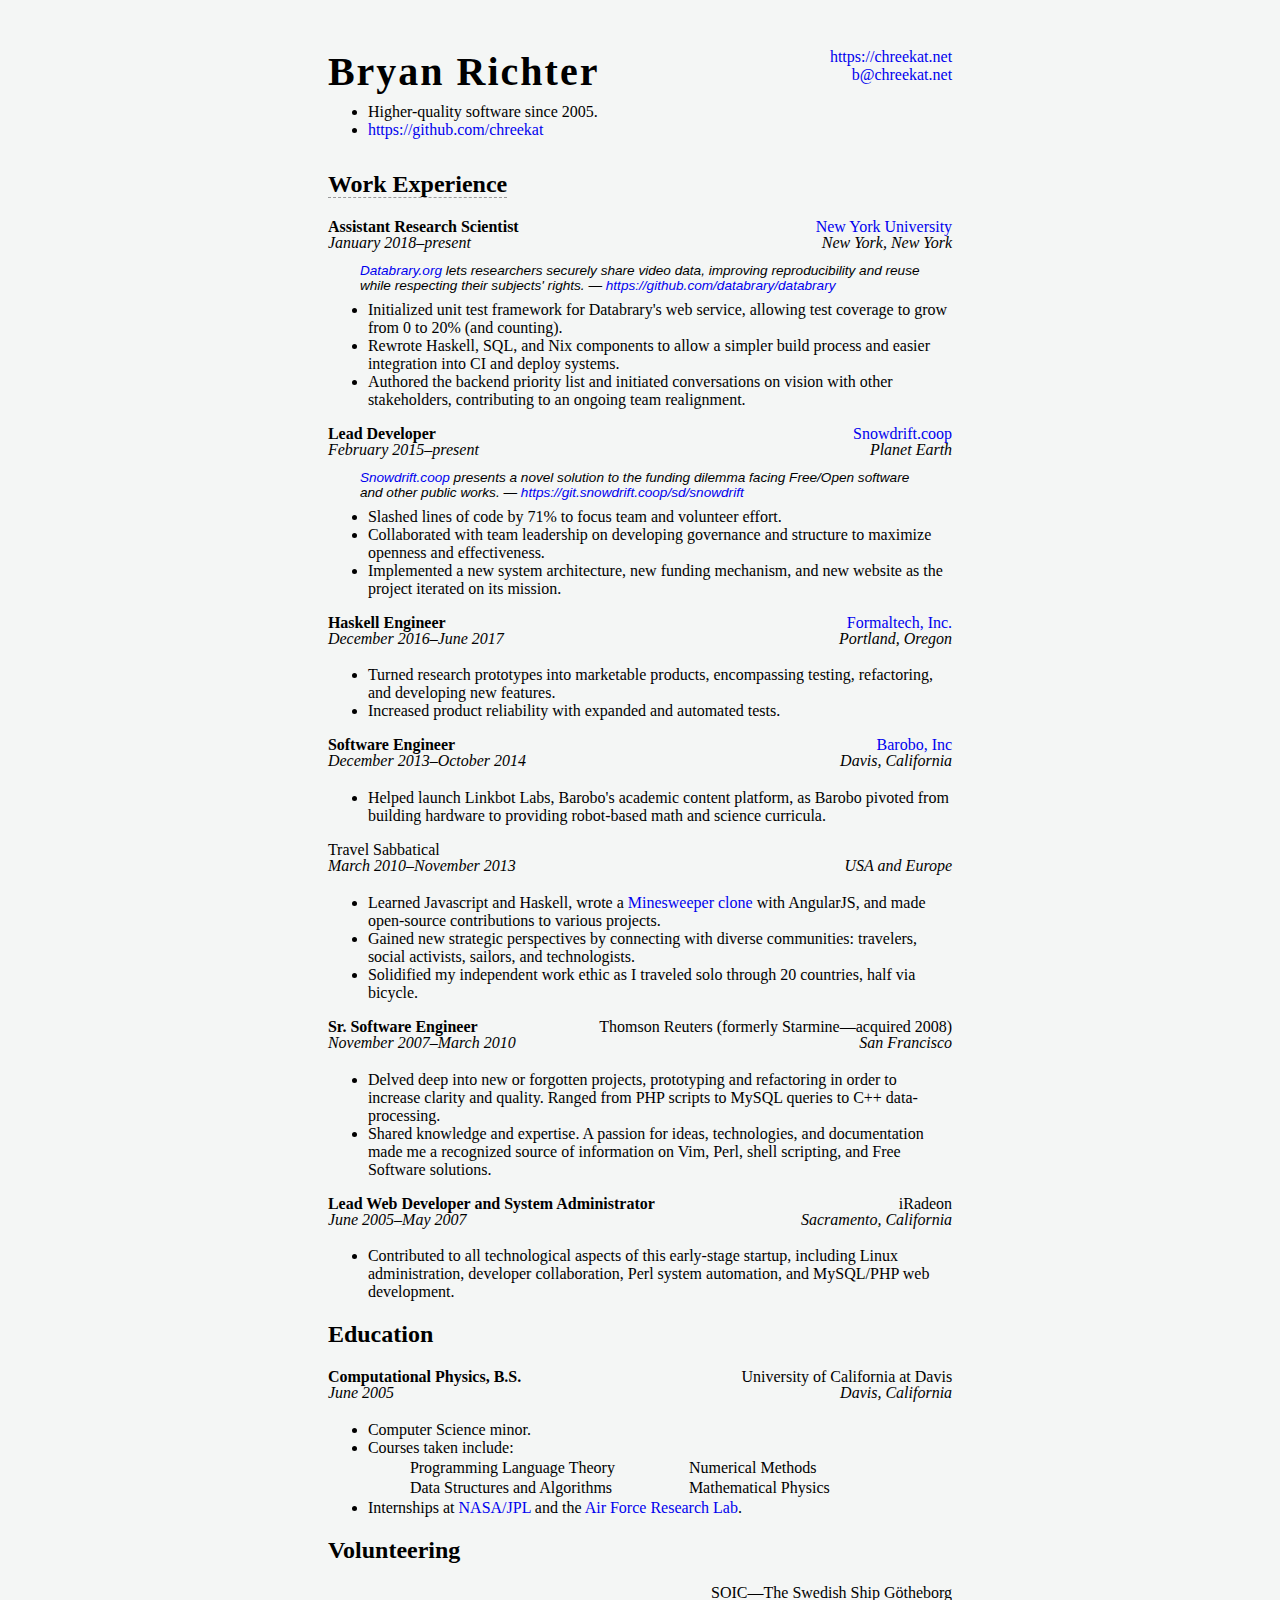
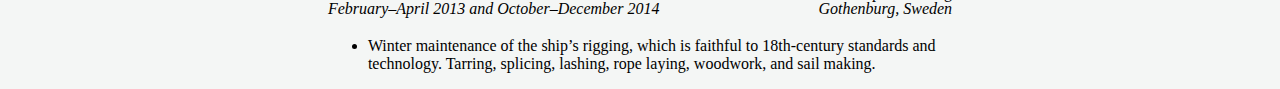
==== index.html @ 7bca68b4 "Switched the https bit on Github Pages" ====
<!doctype html>
<!-- Check me out at https://github.com/chreekat/resume! -->
<html>
<head>
  <title>Bryan Richter - Resume</title>
  <meta name=viewport content="width=device-width, initial-scale=1">
  <meta http-equiv="Content-Type" content="text/html; charset=utf-8">
  <meta name="Description" content="Resume / CV  for Bryan Richter, aka chreekat on the interwebs">
  <link href="resume.css" type="text/css" rel="stylesheet" media="all">
</head>

<body>

<header>
  <!-- Listed first to float nicely. -->
  <ul class="contact-list">
    <li><a target=_new href="https://chreekat.net"
      >https://chreekat.net</a></li>
    <li><a target=_new href="mailto:b@chreekat.net"
      >b@chreekat.net</a></li>
  </ul>
  <h1>Bryan Richter</h1>
</header>

<section class="execSummary">
  <ul>
    <li>
      Higher-quality software since 2005.
    <li>
      <a href="https://github.com/chreekat">https://github.com/chreekat</a>
  </ul>
</section>

<section class="workExperience">
  <div class="workExperienceTitle">
    <h2>
      <!--
        11 Oct 2015 in Portland, Oregon
        04 Aug 2014 in Woodland, California
        14 Aug 2014 in San Francisco, California
        21 Aug 2014 in Woodland, California
        24 Aug 2014 in Woodland, California
        31 Oct 2014 in Gothenburg, Sweden
        03 Jan 2015 in Beauly, Scotland
        13 Jan 2015 in Beauly, Scotland
        20 Apr 2016 in Portland, Oregon
        27 Sep 2016 in Castro Valley, California
        07 May 2017 in Portland, Oregon
        19 Jan 2018 in Brooklyn, New York
        07 Jul 2018 in Brooklyn, New York
      -->
      <span class="exp"
         title="Updated 07 Jul 2018 in Brooklyn, New York">
        Work Experience
      </span>
      <div class="workexp-updated">
        (Updated 07 Jul 2018 in Brooklyn, New York. See website for latest.)
      </div>
    </h2>
  </div>

  <div class="workExpBlock">
    <div class="workExp">
      <span class="role">Assistant Research Scientist</span>
      <span class="dates">January 2018–present</span>
      <span class="employer">
        <a href="https://www.nyu.edu/" target=_new>New York University</a></span>
      <span class="location">New York, New York</span>
    </div>
    <div class="project-context">
      <a href="https://nyu.databrary.org/">Databrary.org</a> lets researchers
      securely share video data, improving reproducibility and reuse while
      respecting their subjects' rights. — <a class="code-link"
      href="https://github.com/databrary/databrary/"
      >https://github.com/databrary/databrary</a>
    </div>
    <ul>
      <li>
        Initialized unit test framework for Databrary's web service, allowing
        test coverage to grow from 0 to 20% (and counting).
      <li>
        Rewrote Haskell, SQL, and Nix components to allow a simpler build
        process and easier integration into CI and deploy systems.
      <li>
        Authored the backend priority list and initiated conversations on vision
        with other stakeholders, contributing to an ongoing team realignment.
    </ul>
  </div>

  <div class="workExpBlock">
    <div class="workExp">
      <span class="role">Lead Developer</span>
      <span class="dates">February 2015–present</span>
      <span class="employer">
        <a href="https://snowdrift.coop" target=_new>Snowdrift.coop</a></span>
      <span class="location">Planet Earth</span>
    </div>
    <div class="project-context">
      <a href="https://snowdrift.coop" target=_new>Snowdrift.coop</a> presents
      a novel solution to the funding dilemma facing Free/Open software and
      other public works. — <a class="code-link"
      href="https://git.snowdrift.coop/sd/snowdrift/"
      >https://git.snowdrift.coop/sd/snowdrift</a>
    </div>
    <ul>
      <li>
        Slashed lines of code by 71% to focus team and volunteer effort.
      <li>
        Collaborated with team leadership on developing governance and structure
        to maximize openness and effectiveness.
      <li>
        Implemented a new system architecture, new funding mechanism, and new
        website as the project iterated on its mission.
    </ul>
  </div>

  <div class="workExpBlock">
    <div class="workExp">
      <span class="role">Haskell Engineer</span>
      <span class="dates">December 2016–June 2017</span>
      <span class="employer">
        <a href="https://formal.tech" target=_new>Formaltech, Inc.</a></span>
      <span class="location">Portland, Oregon</span>
    </div>
    <ul>
      <li>
        Turned research prototypes into marketable products, encompassing
        testing, refactoring, and developing new features.
      <li>
        Increased product reliability with expanded and automated tests.
    </ul>
  </div>

  <div class="workExpBlock">
    <div class="workExp">
      <span class="role">Software Engineer</span>
      <span class="dates">December 2013–October 2014</span>
      <span class="employer">
        <a href="http://www.barobo.com/" target=_new>Barobo, Inc</a></span>
      <span class="location">Davis, California</span>
    </div>
    <ul>
      <li>
        Helped launch Linkbot Labs, Barobo's academic content platform, as
        Barobo pivoted from building hardware to providing robot-based math and
        science curricula.
    </ul>
  </div>

  <div class="workExpBlock">
    <div class="workExp">
      <span class="dates">March 2010–November 2013</span>
      <span class="role sabbatical">Travel Sabbatical</span>
      <span class="location">USA and Europe</span>
    </div>
    <ul>
      <li>
        Learned Javascript and Haskell, wrote a
        <a href="http://www.chreekat.net/fladdermus/"
          >Minesweeper clone</a>
        with AngularJS, and made open-source contributions to various projects.
      <li>
        Gained new strategic perspectives by connecting with diverse
        communities: travelers, social activists, sailors, and technologists.
      <li>
        Solidified my independent work ethic as I traveled solo through 20
        countries, half via bicycle.
    </ul>
  </div>

  <div class="workExpBlock">
    <div class="workExp">
      <span class="role">Sr. Software Engineer</span>
      <span class="dates">November 2007–March 2010</span>
      <span class="employer">Thomson Reuters (formerly Starmine—acquired 2008)</span>
      <span class="location">San Francisco</span>
    </div>
    <ul>
      <li>
        Delved deep into new or forgotten projects, prototyping and
        refactoring in order to increase clarity and quality. Ranged
        from PHP scripts to MySQL queries to C++ data-processing.
      <li>
        Shared knowledge and expertise. A passion for ideas, technologies, and
        documentation made me a recognized source of information on Vim, Perl,
        shell scripting, and Free Software solutions.
    </ul>
  </div>

  <div class="workExpBlock">
    <div class="workExp">
      <span class="role">Lead Web Developer and System Administrator</span>
      <span class="dates">June 2005–May 2007</span>
      <span class="employer">iRadeon</span>
      <span class="location">Sacramento, California</span>
    </div>
    <ul>
      <li>
        Contributed to all technological aspects of this early-stage
        startup, including Linux administration, developer
        collaboration, Perl system automation, and MySQL/PHP web development.
    </ul>
  </div>
</section>

<section class="education">
  <h2>Education</h2>
  <div class="workExpBlock">
    <div class="workExp">
      <span class="role">Computational Physics, B.S.</span>
      <span class="dates">June 2005</span>
      <span class="employer">University of California at Davis</span>
      <span class="location">Davis, California</span>
    </div>
    <ul>
      <li>Computer Science minor.
      <li>Courses taken include:
        <!-- It would be great if this was a ul, but multi column uls
          are fragile. As of 2013/09/24, Chrome ignores -webkit-column-count
          when printing. -->
        <table>
          <tr>
            <td>Programming Language Theory</td>
            <td>Numerical Methods</td>
          </tr>
          <tr>
            <td>Data Structures and Algorithms</td>
            <td>Mathematical Physics</td>
          </tr>
        </table>
      <li> Internships at
        <a target=_new href="http://www.jpl.nasa.gov/">NASA/JPL</a>
        and the <a target=_new
            href="https://en.wikipedia.org/wiki/Edwards_afb#Air_Force_Rocket_Research_Laboratory"
          >Air Force Research Lab</a>.
    </ul>
</div>
</section>
<section class="volunteering">
  <h2>Volunteering</h2>
  <div class="workExp">
    <span class="dates">February–April 2013 and October–December 2014</span>
    <span class="employer">SOIC—The Swedish Ship Götheborg</span>
    <span class="location">Gothenburg, Sweden</span>
  </div>
  <ul>
    <li>
      Winter maintenance of the ship’s rigging, which is faithful to
      18th-century standards and technology. Tarring, splicing,
      lashing, rope laying, woodwork, and sail making.
  </ul>
</section>
  <footer class="small-screen-nav">
    <span>To top.</span>
    <a href="http://chreekat.net" target=_new>To chreekat.net.</a>
  </footer>
</body>
</html>
---- resume.css ----
/*
 * Nicer defaults
 *
 */

a {
  text-decoration: none;
}
a:hover {
  text-decoration: underline;
}
@media screen {
  body {
    /* Off-white bg: "newspaper" */
    background-color: hsl(170, 8%, 96%);
    /* Keep line lengths legible */
    max-width: 85ex;
  }
}
@media screen and (min-width: 901px) {
  body {
    margin-left: auto;
    margin-right: auto;
    margin-top: 3em;
  }
}
@media print {
  a {
    color: inherit;
  }
  body {
    font: 11pt/1.2  Georgia,"Bitstream Charter",serif;
  }
}

/* Try to only break at the start of a section
*/
section, h2, h1 {
  page-break-after: avoid;
}
.workExpBlock {
  page-break-inside: avoid;
}

/*
 * Heading styling
 *
 */

h1 {
  /* h1 is my name, which should be big on a resume. */
  letter-spacing: 0.05em;
  font-size: 2.5em;
  margin: 0;
}
.execSummary ul {
  margin-top: 0.5em;
  margin-bottom: 2em;
}
@media print {
  .execSummary ul {
    margin-bottom: 1.5em;
  }
}
/*
 * Fancy workexp-updated text. Part hovertext, part little text, depending on media.
 *
 */

.workexp-updated {
  font-weight: normal;
  /* FIXME: This should be specified relative to the default (currently 12pt) */
  font-size: 10pt;
  margin-left: 1rem;
}
@media screen and (min-width: 901px) {
  .workexp-updated {
    display: none;
  }
  span.exp {
    border-bottom: 1px #999 dashed;
  }
  span.exp:hover {
    background-color: hsl(170, 9%, 90%);
  }
}

/*
 * Fancy work experience header blocks
 *
 */

/* TODO: Rewrite this using "or" queries. */
.workExp .role:not(.sabbatical) {
  font-weight: bold;
}
.workExp {
  position: relative;
  padding-bottom: 2.3em;
}
.workExp span {
  position: absolute;
}
.workExp .role,
.workExp .dates {
  left: 0;
}
.workExp .location,
.workExp .employer {
  text-align: right;
  right: 0;
}
.workExp .location,
.workExp .dates {
  top: 1em;
  font-style: italic;
}
/* This resets some stuff. Would be cleaner to use "or" queries; see above. */
@media screen and (max-width: 900px) {
  .workExp span:after {
    content: ".";
  }
  .workExp .employer {
    font-style: italic;
  }
  .workExp {
    position: inherit;
    padding-bottom: inherit;
  }
  .workExp span {
    position: inherit;
  }
  .workExp .role,
  .workExp .employer {
    left: inherit;
  }
  .workExp .location,
  .workExp .dates {
    text-align: inherit;
    right: inherit;
  }
  .workExp .employer,
  .workExp .dates {
    top: inherit;
  }
}

/* Project context blurb at the bottom of a workExp block. */
.workExpBlock .project-context {
    font-family: sans-serif;
    font-style: italic;
    font-size: 85%;
    margin: 8px 2rem;
}
.workExpBlock .project-context + ul {
    margin-top: 8px;
}
/*
 * Table of courses taken (the only table so far)
 *
 */

table {
  margin-left: auto;
  margin-right: auto;
}
li table {
  margin-left: 2.5em;
}
td + td {
  padding-left: 4.5em;
}
td {
  padding: 0em;
}

/*
 * Fancy contact-list block
 *
 */

header {
  /* Anchor the contact-list */
  position: relative;
}
/* TODO: Also use "or" here.
/* @media screen and (min-width: 901px) { */
  li.contact-list {
    display: none;
  }
  ul.contact-list {
    float: right;
    text-align: right;
    margin: 0;
  }
  .contact-list li {
    list-style-type: none;
  }
/* } */
@media screen and (max-width: 900px) {
  li.contact-list {
    display: list-item;
  }
  ul.contact-list {
    display: none;
  }
}

/*
 * Small-screen nav footer
 *
 */

.small-screen-nav {
  display: none;
}
/* Todo: real display on small screens */
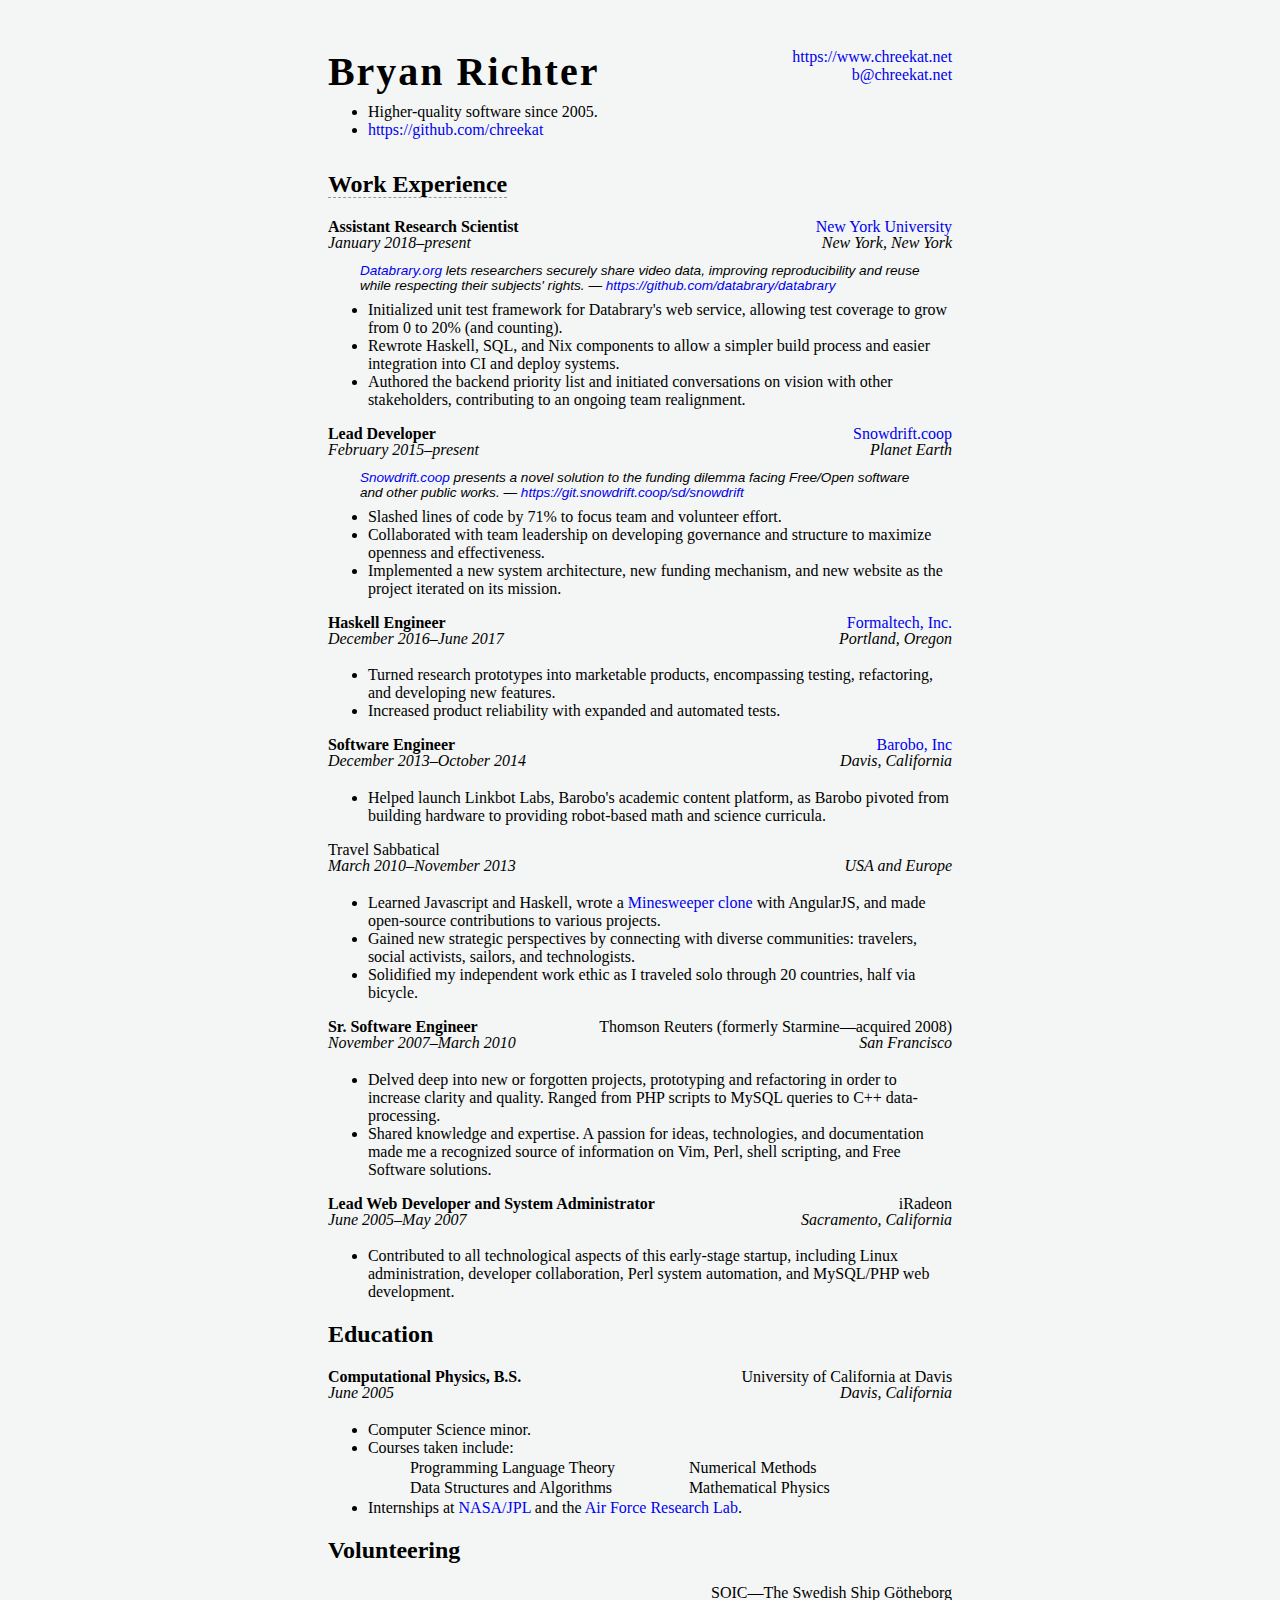
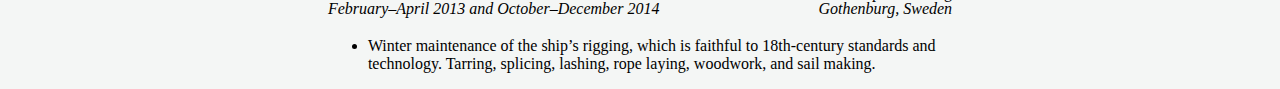
==== commit 99219f7a: "Work around https issue for now" ====
--- a/index.html
+++ b/index.html
@@ -14,8 +14,8 @@
 <header>
   <!-- Listed first to float nicely. -->
   <ul class="contact-list">
-    <li><a target=_new href="https://chreekat.net"
-      >https://chreekat.net</a></li>
+    <li><a target=_new href="https://www.chreekat.net"
+      >https://www.chreekat.net</a></li>
     <li><a target=_new href="mailto:b@chreekat.net"
       >b@chreekat.net</a></li>
   </ul>
@@ -252,7 +252,7 @@
 </section>
   <footer class="small-screen-nav">
     <span>To top.</span>
-    <a href="http://chreekat.net" target=_new>To chreekat.net.</a>
+    <a href="http://www.chreekat.net" target=_new>To chreekat.net.</a>
   </footer>
 </body>
 </html>
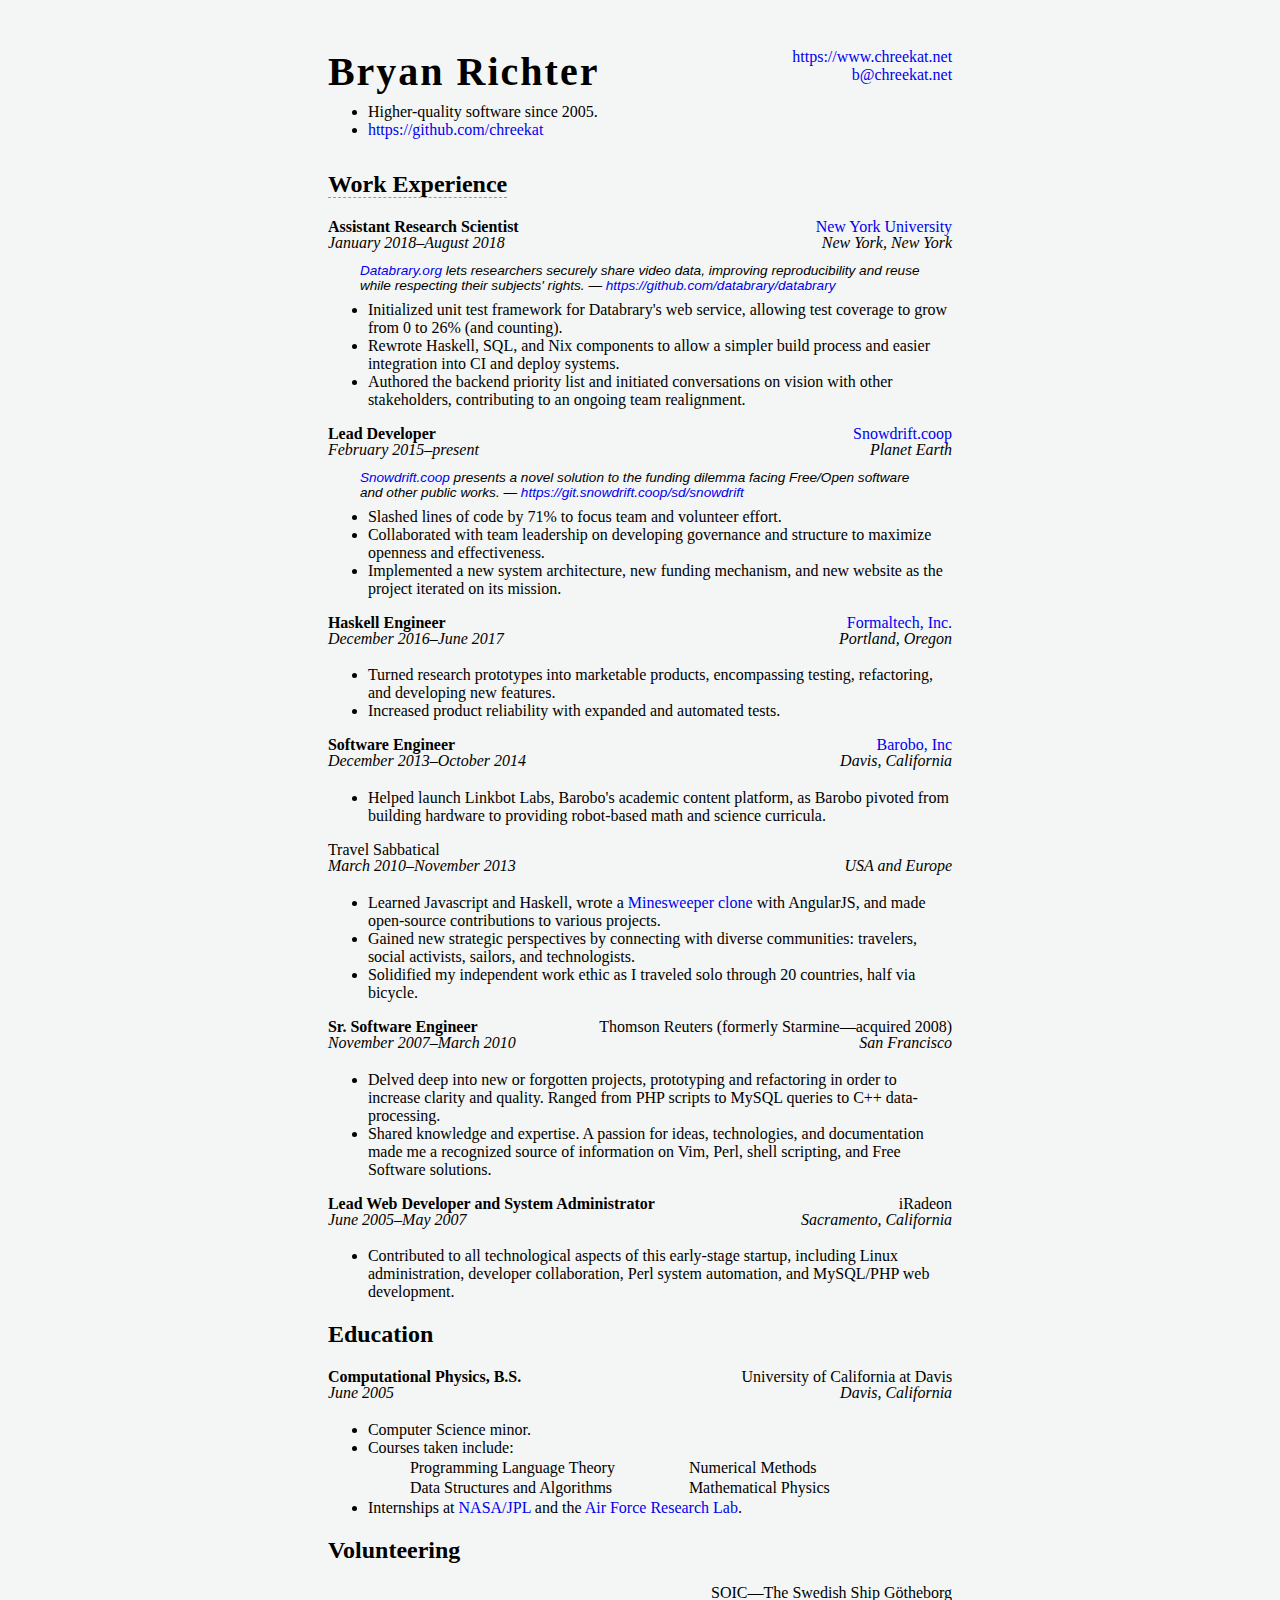
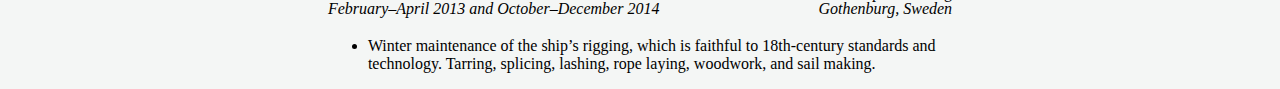
==== commit b9c0938f: "Add conclusion of NYU work" ====
--- a/index.html
+++ b/index.html
@@ -48,13 +48,14 @@
         07 May 2017 in Portland, Oregon
         19 Jan 2018 in Brooklyn, New York
         07 Jul 2018 in Brooklyn, New York
+        16 Aug 2018 in Brooklyn, New York
       -->
       <span class="exp"
-         title="Updated 07 Jul 2018 in Brooklyn, New York">
+         title="Updated 16 Aug 2018 in Brooklyn, New York">
         Work Experience
       </span>
       <div class="workexp-updated">
-        (Updated 07 Jul 2018 in Brooklyn, New York. See website for latest.)
+        (Updated 16 Aug 2018 in Brooklyn, New York. See website for latest.)
       </div>
     </h2>
   </div>
@@ -62,7 +63,7 @@
   <div class="workExpBlock">
     <div class="workExp">
       <span class="role">Assistant Research Scientist</span>
-      <span class="dates">January 2018–present</span>
+      <span class="dates">January 2018–August 2018</span>
       <span class="employer">
         <a href="https://www.nyu.edu/" target=_new>New York University</a></span>
       <span class="location">New York, New York</span>
@@ -77,7 +78,7 @@
     <ul>
       <li>
         Initialized unit test framework for Databrary's web service, allowing
-        test coverage to grow from 0 to 20% (and counting).
+        test coverage to grow from 0 to 26% (and counting).
       <li>
         Rewrote Haskell, SQL, and Nix components to allow a simpler build
         process and easier integration into CI and deploy systems.
@@ -250,9 +251,9 @@
       lashing, rope laying, woodwork, and sail making.
   </ul>
 </section>
-  <footer class="small-screen-nav">
-    <span>To top.</span>
-    <a href="http://www.chreekat.net" target=_new>To chreekat.net.</a>
-  </footer>
+<footer class="small-screen-nav">
+  <span>To top.</span>
+  <a href="http://www.chreekat.net" target=_new>To chreekat.net.</a>
+</footer>
 </body>
 </html>
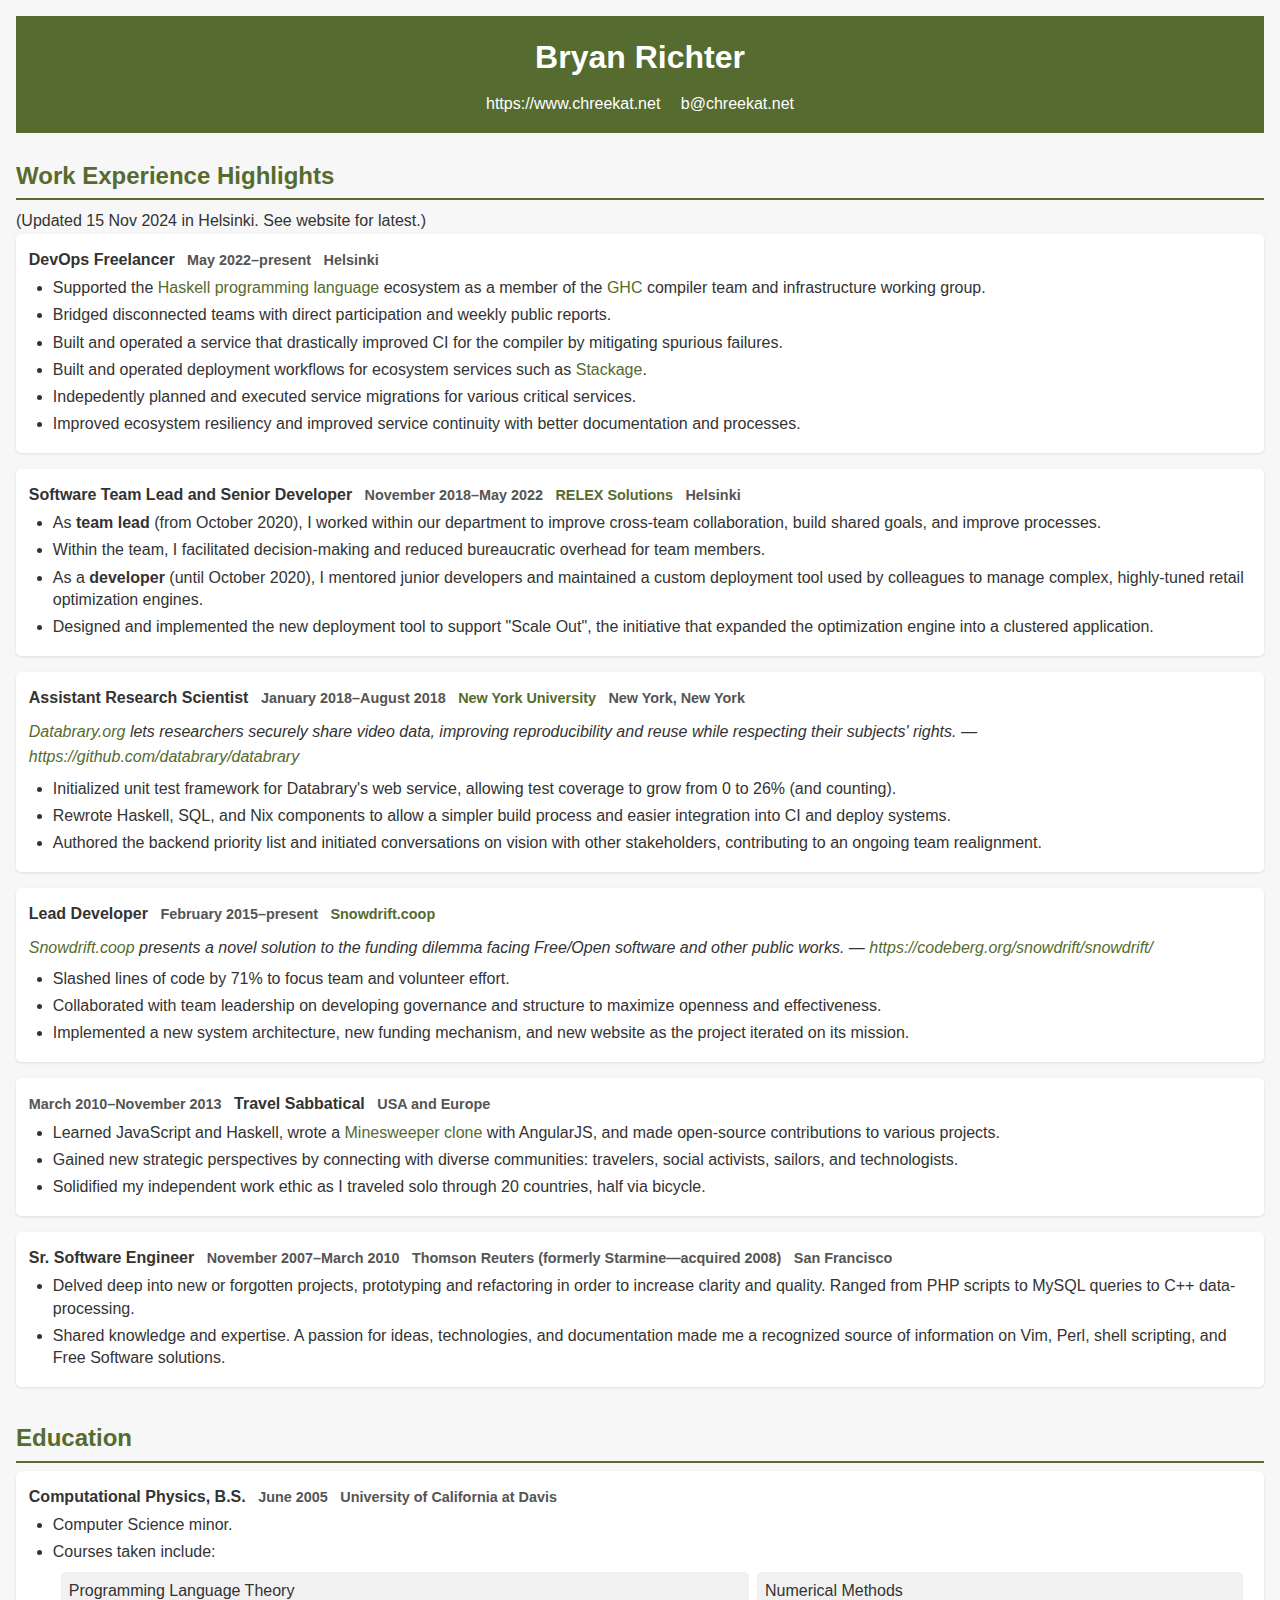
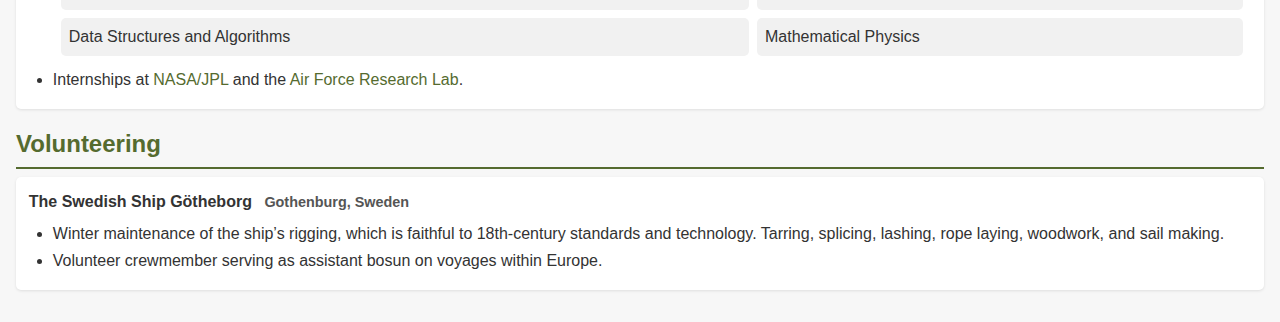
==== commit 0b20c6af: "Massive update" ====
--- a/index.html
+++ b/index.html
@@ -12,23 +12,16 @@
 <body>
 
 <header>
-  <!-- Listed first to float nicely. -->
+  <h1>Bryan Richter</h1>
   <ul class="contact-list">
     <li><a target=_new href="https://www.chreekat.net"
       >https://www.chreekat.net</a></li>
     <li><a target=_new href="mailto:b@chreekat.net"
       >b@chreekat.net</a></li>
   </ul>
-  <h1>Bryan Richter</h1>
 </header>
 
 <section class="execSummary">
-  <ul>
-    <li>
-      Higher-quality software since 2005.
-    <li>
-      <a href="https://github.com/chreekat">https://github.com/chreekat</a>
-  </ul>
 </section>
 
 <section class="workExperience">
@@ -49,15 +42,82 @@
         19 Jan 2018 in Brooklyn, New York
         07 Jul 2018 in Brooklyn, New York
         16 Aug 2018 in Brooklyn, New York
+        15 Nov 2024 in Helsinki
       -->
       <span class="exp"
-         title="Updated 16 Aug 2018 in Brooklyn, New York">
-        Work Experience
+         title="Updated 15 Nov 2024 in Helsinki">
+        Work Experience Highlights
       </span>
+    </h2>
       <div class="workexp-updated">
-        (Updated 16 Aug 2018 in Brooklyn, New York. See website for latest.)
+        (Updated 15 Nov 2024 in Helsinki. See website for latest.)
       </div>
-    </h2>
+  </div>
+
+  <!--
+  <div class="workExpBlock">
+    <div class="workExp">
+      <span class="role"></span>
+      <span class="dates"></span>
+      <span class="employer">
+        <a href="" target=_new></a></span>
+      <span class="location"></span>
+    </div>
+    <ul>
+    </ul>
+  </div>
+  -->
+  <div class="workExpBlock">
+    <div class="workExp">
+      <span class="role">DevOps Freelancer</span>
+      <span class="dates">May 2022–present</span>
+      <span class="location">Helsinki</span>
+    </div>
+    <ul>
+      <li>
+        Supported the <a href="https://haskell.org">Haskell programming
+        language</a> ecosystem as a member of the <a href=" ">GHC</a> compiler
+        team and infrastructure working group.
+      <li>
+        Bridged disconnected teams with direct participation and weekly public reports.
+      <li>
+        Built and operated a service that drastically improved CI for the
+        compiler by mitigating spurious failures.
+      <li>
+        Built and operated deployment workflows for ecosystem services such as
+        <a href="https://stackage.org">Stackage</a>.
+      <li>
+        Indepedently planned and executed service migrations for various critical services.
+      <li>
+        Improved ecosystem resiliency and improved service continuity with
+        better documentation and processes.
+    </ul>
+  </div>
+  <div class="workExpBlock">
+    <div class="workExp">
+      <span class="role">Software Team Lead and Senior Developer</span>
+      <span class="dates">November 2018–May 2022</span>
+      <span class="employer">
+        <a href="https://www.relexsolutions.com/" target=_new>RELEX Solutions</a></span>
+      <span class="location">Helsinki</span>
+    </div>
+    <ul>
+      <li>
+        As <b>team lead</b> (from October 2020), I worked within our department to
+        improve cross-team collaboration, build shared goals, and improve
+        processes.
+      <li>
+        Within the team, I facilitated decision-making and reduced bureaucratic
+        overhead for team members.
+      <li>
+        As a <b>developer</b> (until October 2020), I mentored junior developers
+        and maintained a custom deployment tool used by colleagues to manage
+        complex, highly-tuned retail optimization engines.
+      <li>
+        Designed and implemented the new deployment tool to support "Scale Out",
+        the initiative that expanded the optimization engine into a clustered
+        application.
+    </ul>
   </div>
 
   <div class="workExpBlock">
@@ -94,14 +154,13 @@
       <span class="dates">February 2015–present</span>
       <span class="employer">
         <a href="https://snowdrift.coop" target=_new>Snowdrift.coop</a></span>
-      <span class="location">Planet Earth</span>
     </div>
     <div class="project-context">
       <a href="https://snowdrift.coop" target=_new>Snowdrift.coop</a> presents
       a novel solution to the funding dilemma facing Free/Open software and
       other public works. — <a class="code-link"
-      href="https://git.snowdrift.coop/sd/snowdrift/"
-      >https://git.snowdrift.coop/sd/snowdrift</a>
+      href="https://codeberg.org/snowdrift/snowdrift/"
+      >https://codeberg.org/snowdrift/snowdrift/</a>
     </div>
     <ul>
       <li>
@@ -115,12 +174,13 @@
     </ul>
   </div>
 
+  <!--
   <div class="workExpBlock">
     <div class="workExp">
       <span class="role">Haskell Engineer</span>
       <span class="dates">December 2016–June 2017</span>
       <span class="employer">
-        <a href="https://formal.tech" target=_new>Formaltech, Inc.</a></span>
+        Formaltech, Inc.</a></span>
       <span class="location">Portland, Oregon</span>
     </div>
     <ul>
@@ -131,7 +191,9 @@
         Increased product reliability with expanded and automated tests.
     </ul>
   </div>
-
+  -->
+
+  <!--
   <div class="workExpBlock">
     <div class="workExp">
       <span class="role">Software Engineer</span>
@@ -147,6 +209,7 @@
         science curricula.
     </ul>
   </div>
+  -->
 
   <div class="workExpBlock">
     <div class="workExp">
@@ -156,7 +219,7 @@
     </div>
     <ul>
       <li>
-        Learned Javascript and Haskell, wrote a
+        Learned JavaScript and Haskell, wrote a
         <a href="http://www.chreekat.net/fladdermus/"
           >Minesweeper clone</a>
         with AngularJS, and made open-source contributions to various projects.
@@ -188,6 +251,7 @@
     </ul>
   </div>
 
+  <!--
   <div class="workExpBlock">
     <div class="workExp">
       <span class="role">Lead Web Developer and System Administrator</span>
@@ -202,6 +266,7 @@
         collaboration, Perl system automation, and MySQL/PHP web development.
     </ul>
   </div>
+  -->
 </section>
 
 <section class="education">
@@ -211,7 +276,6 @@
       <span class="role">Computational Physics, B.S.</span>
       <span class="dates">June 2005</span>
       <span class="employer">University of California at Davis</span>
-      <span class="location">Davis, California</span>
     </div>
     <ul>
       <li>Computer Science minor.
@@ -235,25 +299,24 @@
             href="https://en.wikipedia.org/wiki/Edwards_afb#Air_Force_Rocket_Research_Laboratory"
           >Air Force Research Lab</a>.
     </ul>
-</div>
+  </div>
 </section>
-<section class="volunteering">
+<section class="volunteering no-page-break">
   <h2>Volunteering</h2>
-  <div class="workExp">
-    <span class="dates">February–April 2013 and October–December 2014</span>
-    <span class="employer">SOIC—The Swedish Ship Götheborg</span>
-    <span class="location">Gothenburg, Sweden</span>
-  </div>
-  <ul>
-    <li>
-      Winter maintenance of the ship’s rigging, which is faithful to
-      18th-century standards and technology. Tarring, splicing,
-      lashing, rope laying, woodwork, and sail making.
-  </ul>
+  <div class="workExpBlock">
+    <div class="workExp">
+      <span class="role">The Swedish Ship Götheborg</span>
+      <span class="location">Gothenburg, Sweden</span>
+    </div>
+    <ul>
+      <li>
+        Winter maintenance of the ship’s rigging, which is faithful to
+        18th-century standards and technology. Tarring, splicing,
+        lashing, rope laying, woodwork, and sail making.
+      <li>
+        Volunteer crewmember serving as assistant bosun on voyages within Europe.
+    </ul>
+  </div>
 </section>
-<footer class="small-screen-nav">
-  <span>To top.</span>
-  <a href="http://www.chreekat.net" target=_new>To chreekat.net.</a>
-</footer>
 </body>
 </html>
--- a/resume.css
+++ b/resume.css
@@ -1,217 +1,294 @@
-/*
- * Nicer defaults
- *
- */
+/* General Reset */
+body, h1, h2, h3, p, ul, li, table, span, a {
+  margin: 0;
+  padding: 0;
+  box-sizing: border-box;
+}
+
+body {
+  font-family: 'Arial', sans-serif;
+  line-height: 1.6;
+  color: #333;
+  background-color: #f7f7f7;
+  padding: 1rem;
+}
 
 a {
+  color: #007acc;
   text-decoration: none;
 }
+
 a:hover {
   text-decoration: underline;
 }
-@media screen {
-  body {
-    /* Off-white bg: "newspaper" */
-    background-color: hsl(170, 8%, 96%);
-    /* Keep line lengths legible */
-    max-width: 85ex;
-  }
-}
-@media screen and (min-width: 901px) {
-  body {
-    margin-left: auto;
-    margin-right: auto;
-    margin-top: 3em;
-  }
-}
-@media print {
-  a {
-    color: inherit;
-  }
-  body {
-    font: 11pt/1.2  Georgia,"Bitstream Charter",serif;
-  }
+
+h1, h2 {
+  margin-bottom: 0.5rem;
+}
+
+ul {
+  list-style-type: disc;
+  margin-left: 1.5rem;
+}
+
+/* Header */
+header {
+  background-color: #007acc;
+  color: white;
+  padding: 1rem;
+  margin-bottom: 1.5rem;
+  text-align: center;
+}
+
+header h1 {
+  font-size: 2rem;
+}
+
+header .contact-list {
+  list-style: none;
+  margin-top: 0.5rem;
+}
+
+/* Section Titles */
+section h2 {
+  font-size: 1.5rem;
+  border-bottom: 2px solid #007acc;
+  margin-bottom: 0.5rem;
+  padding-bottom: 0.2rem;
+  color: #007acc;
+}
+
+/* Work Experience */
+.workExperience {
+  margin-bottom: 2rem;
+}
+
+.workExpBlock {
+  margin-bottom: 1rem;
+  padding: 1rem;
+  background-color: white;
+  border-radius: 5px;
+  box-shadow: 0 1px 3px rgba(0, 0, 0, 0.1);
+}
+
+.workExpBlock .workExp span {
+  display: block;
+  font-weight: bold;
+}
+
+.workExpBlock ul {
+  margin-top: 0.5rem;
+}
+
+.workExpBlock li {
+  margin-bottom: 0.5rem;
+}
+
+/* Project Context */
+.project-context {
+  font-style: italic;
+  margin-top: 0.5rem;
+  margin-bottom: 0.5rem;
+}
+
+/* Education */
+table {
+  margin-top: 0.5rem;
+  width: 100%;
+  border-spacing: 0.5rem;
+}
+
+table td {
+  padding: 0.5rem;
+  background-color: #f1f1f1;
+  border-radius: 5px;
+}
+
+/* Volunteering */
+.volunteering ul {
+  margin-top: 0.5rem;
+}
+
+/* Footer */
+footer {
+  margin-top: 2rem;
+  text-align: center;
+  font-size: 0.8rem;
+}
+
+footer a {
+  color: #007acc;
+}
+
+
+
+
+
+
+
+
+
+
+
+
+/* General Reset */
+body, h1, h2, h3, p, ul, li, table, span, a {
+  margin: 0;
+  padding: 0;
+  box-sizing: border-box;
+}
+
+
+body {
+  font-family: 'Arial', sans-serif;
+  line-height: 1.6;
+  color: #333;
+  background-color: #f7f7f7;
+  padding: 1rem;
+}
+
+a {
+  color: #4CAF50;
+  text-decoration: none;
+}
+
+a:hover {
+  text-decoration: underline;
+  color: #3e8e41; /* Slightly darker green for hover */
+}
+
+h1, h2 {
+  margin-bottom: 0.5rem;
+}
+
+ul {
+  list-style-type: disc;
+  margin-left: 1.5rem;
+}
+
+/* Header */
+header {
+  background-color: #4CAF50; /* Warm, earthy green */
+  color: white;
+  padding: 1rem;
+  margin-bottom: 1.5rem;
+  text-align: center;
+}
+
+header h1 {
+  font-size: 2rem;
+}
+
+header .contact-list {
+  list-style: none;
+  margin-top: 0.5rem;
+}
+
+/* Contact List */
+header .contact-list {
+  list-style: disc inside; /* Adds visible bullets inside the list */
+  padding: 0; /* Removes extra padding */
+  margin: 0;
+  text-align: center;
+}
+
+header .contact-list li {
+  display: inline-block; /* Aligns items horizontally */
+  margin: 0 0.5rem; /* Adds spacing between items */
+  font-size: 1rem;
+}
+
+header .contact-list a {
+  color: white;
+  text-decoration: none;
+}
+
+header .contact-list a:hover {
+  text-decoration: underline;
+}
+
+/* Section Titles */
+section h2 {
+  font-size: 1.5rem;
+  margin-bottom: 0.5rem;
+  padding-bottom: 0.2rem;
+  border-bottom: 2px solid #4CAF50;
+  color: #4CAF50;
+}
+
+/* Work Experience */
+.workExpBlock {
+  margin-bottom: 1rem;
+  padding: 0.8rem;
+  background-color: white;
+  border-radius: 5px;
+  box-shadow: 0 1px 3px rgba(0, 0, 0, 0.1);
+}
+
+.workExpBlock .workExp span {
+  display: inline-block; /* Changed to inline-block to reduce spacing */
+  font-weight: bold;
+  margin-right: 0.5rem;
+}
+
+.workExpBlock ul {
+  margin-top: 0.3rem; /* Reduced top margin */
+}
+
+.workExpBlock li {
+  margin-bottom: 0.3rem; /* Reduced bottom margin between list items */
+  line-height: 1.4; /* Adjusted line spacing */
+}
+
+/* General Spacing Adjustments */
+.workExp span.dates,
+.workExp span.location,
+.workExp span.employer {
+  font-size: 0.9rem; /* Slightly smaller font size */
+  color: #555; /* Lighter color for secondary details */
+}
+
+/* Volunteering */
+.volunteering ul {
+  margin-top: 0.5rem;
+}
+
+/* Footer */
+footer {
+  margin-top: 2rem;
+  text-align: center;
+  font-size: 0.8rem;
+}
+
+footer a {
+  color: #007acc;
+}
+
+
+/* Updated Color Scheme */
+header {
+  background-color: #556B2F; /* Muted earthy green */
+  color: white;
+}
+
+section h2 {
+  border-bottom: 2px solid #556B2F;
+  color: #556B2F;
+}
+
+a {
+  color: #556B2F;
+}
+
+a:hover {
+  color: #3C5A24; /* Slightly darker green for hover */
 }
 
 /* Try to only break at the start of a section
 */
-section, h2, h1 {
+h2, h1 {
   page-break-after: avoid;
 }
-.workExpBlock {
+.workExpBlock, .no-page-break {
   page-break-inside: avoid;
 }
-
-/*
- * Heading styling
- *
- */
-
-h1 {
-  /* h1 is my name, which should be big on a resume. */
-  letter-spacing: 0.05em;
-  font-size: 2.5em;
-  margin: 0;
-}
-.execSummary ul {
-  margin-top: 0.5em;
-  margin-bottom: 2em;
-}
-@media print {
-  .execSummary ul {
-    margin-bottom: 1.5em;
-  }
-}
-/*
- * Fancy workexp-updated text. Part hovertext, part little text, depending on media.
- *
- */
-
-.workexp-updated {
-  font-weight: normal;
-  /* FIXME: This should be specified relative to the default (currently 12pt) */
-  font-size: 10pt;
-  margin-left: 1rem;
-}
-@media screen and (min-width: 901px) {
-  .workexp-updated {
-    display: none;
-  }
-  span.exp {
-    border-bottom: 1px #999 dashed;
-  }
-  span.exp:hover {
-    background-color: hsl(170, 9%, 90%);
-  }
-}
-
-/*
- * Fancy work experience header blocks
- *
- */
-
-/* TODO: Rewrite this using "or" queries. */
-.workExp .role:not(.sabbatical) {
-  font-weight: bold;
-}
-.workExp {
-  position: relative;
-  padding-bottom: 2.3em;
-}
-.workExp span {
-  position: absolute;
-}
-.workExp .role,
-.workExp .dates {
-  left: 0;
-}
-.workExp .location,
-.workExp .employer {
-  text-align: right;
-  right: 0;
-}
-.workExp .location,
-.workExp .dates {
-  top: 1em;
-  font-style: italic;
-}
-/* This resets some stuff. Would be cleaner to use "or" queries; see above. */
-@media screen and (max-width: 900px) {
-  .workExp span:after {
-    content: ".";
-  }
-  .workExp .employer {
-    font-style: italic;
-  }
-  .workExp {
-    position: inherit;
-    padding-bottom: inherit;
-  }
-  .workExp span {
-    position: inherit;
-  }
-  .workExp .role,
-  .workExp .employer {
-    left: inherit;
-  }
-  .workExp .location,
-  .workExp .dates {
-    text-align: inherit;
-    right: inherit;
-  }
-  .workExp .employer,
-  .workExp .dates {
-    top: inherit;
-  }
-}
-
-/* Project context blurb at the bottom of a workExp block. */
-.workExpBlock .project-context {
-    font-family: sans-serif;
-    font-style: italic;
-    font-size: 85%;
-    margin: 8px 2rem;
-}
-.workExpBlock .project-context + ul {
-    margin-top: 8px;
-}
-/*
- * Table of courses taken (the only table so far)
- *
- */
-
-table {
-  margin-left: auto;
-  margin-right: auto;
-}
-li table {
-  margin-left: 2.5em;
-}
-td + td {
-  padding-left: 4.5em;
-}
-td {
-  padding: 0em;
-}
-
-/*
- * Fancy contact-list block
- *
- */
-
-header {
-  /* Anchor the contact-list */
-  position: relative;
-}
-/* TODO: Also use "or" here.
-/* @media screen and (min-width: 901px) { */
-  li.contact-list {
-    display: none;
-  }
-  ul.contact-list {
-    float: right;
-    text-align: right;
-    margin: 0;
-  }
-  .contact-list li {
-    list-style-type: none;
-  }
-/* } */
-@media screen and (max-width: 900px) {
-  li.contact-list {
-    display: list-item;
-  }
-  ul.contact-list {
-    display: none;
-  }
-}
-
-/*
- * Small-screen nav footer
- *
- */
-
-.small-screen-nav {
-  display: none;
-}
-/* Todo: real display on small screens */
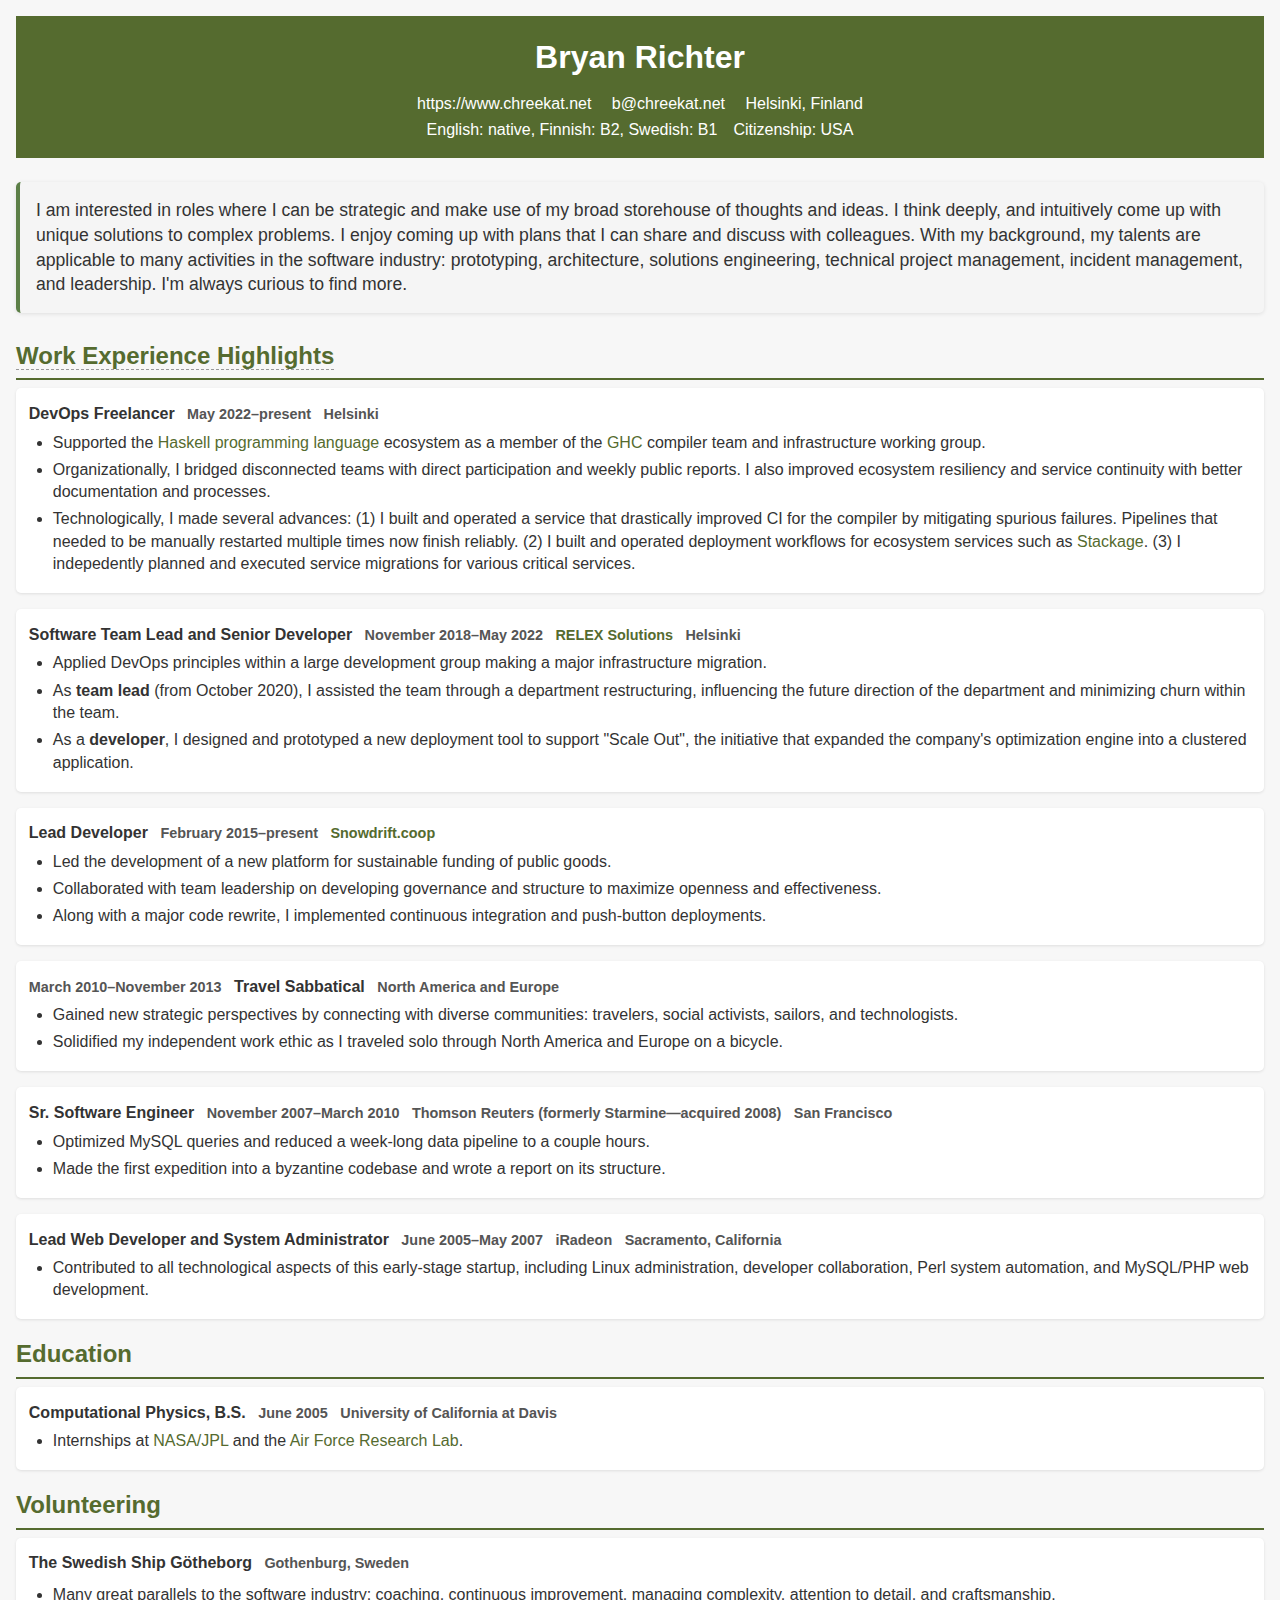
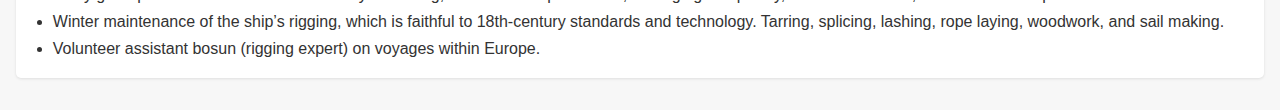
==== commit 8c3a38ff: "Continuing the major update" ====
--- a/index.html
+++ b/index.html
@@ -18,10 +18,21 @@
       >https://www.chreekat.net</a></li>
     <li><a target=_new href="mailto:b@chreekat.net"
       >b@chreekat.net</a></li>
+    <li>Helsinki, Finland
+  </ul>
+  <ul class="contact-list">
+    <li>English: native, Finnish: B2, Swedish: B1
+    <li>Citizenship: USA
   </ul>
 </header>
-
 <section class="execSummary">
+  I am interested in roles where I can be strategic and make use of my broad
+  storehouse of thoughts and ideas. I think deeply, and intuitively come up with
+  unique solutions to complex problems. I enjoy coming up with plans that I can
+  share and discuss with colleagues. With my background, my talents are
+  applicable to many activities in the software industry: prototyping, architecture,
+  solutions engineering, technical project management, incident management, and
+  leadership. I'm always curious to find more.
 </section>
 
 <section class="workExperience">
@@ -45,12 +56,12 @@
         15 Nov 2024 in Helsinki
       -->
       <span class="exp"
-         title="Updated 15 Nov 2024 in Helsinki">
+         title="Updated Nov 2024 in Helsinki">
         Work Experience Highlights
       </span>
     </h2>
       <div class="workexp-updated">
-        (Updated 15 Nov 2024 in Helsinki. See website for latest.)
+        (Updated Nov 2024 in Helsinki. See website for latest.)
       </div>
   </div>
 
@@ -79,18 +90,18 @@
         language</a> ecosystem as a member of the <a href=" ">GHC</a> compiler
         team and infrastructure working group.
       <li>
-        Bridged disconnected teams with direct participation and weekly public reports.
-      <li>
-        Built and operated a service that drastically improved CI for the
-        compiler by mitigating spurious failures.
-      <li>
-        Built and operated deployment workflows for ecosystem services such as
-        <a href="https://stackage.org">Stackage</a>.
-      <li>
-        Indepedently planned and executed service migrations for various critical services.
-      <li>
-        Improved ecosystem resiliency and improved service continuity with
-        better documentation and processes.
+        Organizationally, I bridged disconnected teams with direct
+        participation and weekly public reports. I also improved ecosystem
+        resiliency and service continuity with better documentation and
+        processes.
+      <li>
+        Technologically, I made several advances: (1) I built and operated a service
+        that drastically improved CI for the compiler by mitigating spurious
+        failures. Pipelines that needed to be manually restarted multiple times
+        now finish reliably. (2) I built and operated deployment workflows for
+        ecosystem services such as <a href="https://stackage.org">Stackage</a>.
+        (3) I indepedently planned and executed service migrations for various
+        critical services.
     </ul>
   </div>
   <div class="workExpBlock">
@@ -103,48 +114,16 @@
     </div>
     <ul>
       <li>
-        As <b>team lead</b> (from October 2020), I worked within our department to
-        improve cross-team collaboration, build shared goals, and improve
-        processes.
-      <li>
-        Within the team, I facilitated decision-making and reduced bureaucratic
-        overhead for team members.
-      <li>
-        As a <b>developer</b> (until October 2020), I mentored junior developers
-        and maintained a custom deployment tool used by colleagues to manage
-        complex, highly-tuned retail optimization engines.
-      <li>
-        Designed and implemented the new deployment tool to support "Scale Out",
-        the initiative that expanded the optimization engine into a clustered
-        application.
-    </ul>
-  </div>
-
-  <div class="workExpBlock">
-    <div class="workExp">
-      <span class="role">Assistant Research Scientist</span>
-      <span class="dates">January 2018–August 2018</span>
-      <span class="employer">
-        <a href="https://www.nyu.edu/" target=_new>New York University</a></span>
-      <span class="location">New York, New York</span>
-    </div>
-    <div class="project-context">
-      <a href="https://nyu.databrary.org/">Databrary.org</a> lets researchers
-      securely share video data, improving reproducibility and reuse while
-      respecting their subjects' rights. — <a class="code-link"
-      href="https://github.com/databrary/databrary/"
-      >https://github.com/databrary/databrary</a>
-    </div>
-    <ul>
-      <li>
-        Initialized unit test framework for Databrary's web service, allowing
-        test coverage to grow from 0 to 26% (and counting).
-      <li>
-        Rewrote Haskell, SQL, and Nix components to allow a simpler build
-        process and easier integration into CI and deploy systems.
-      <li>
-        Authored the backend priority list and initiated conversations on vision
-        with other stakeholders, contributing to an ongoing team realignment.
+        Applied DevOps principles within a large development group making a
+        major infrastructure migration.
+      <li>
+        As <b>team lead</b> (from October 2020), I assisted the team through a
+        department restructuring, influencing the future direction of the
+        department and minimizing churn within the team.
+      <li>
+        As a <b>developer</b>, I designed and prototyped
+        a new deployment tool to support "Scale Out", the initiative that
+        expanded the company's optimization engine into a clustered application.
     </ul>
   </div>
 
@@ -155,80 +134,32 @@
       <span class="employer">
         <a href="https://snowdrift.coop" target=_new>Snowdrift.coop</a></span>
     </div>
-    <div class="project-context">
-      <a href="https://snowdrift.coop" target=_new>Snowdrift.coop</a> presents
-      a novel solution to the funding dilemma facing Free/Open software and
-      other public works. — <a class="code-link"
-      href="https://codeberg.org/snowdrift/snowdrift/"
-      >https://codeberg.org/snowdrift/snowdrift/</a>
-    </div>
-    <ul>
-      <li>
-        Slashed lines of code by 71% to focus team and volunteer effort.
+    <ul>
+      <li>
+        Led the development of a new platform for sustainable funding of
+        public goods.
       <li>
         Collaborated with team leadership on developing governance and structure
         to maximize openness and effectiveness.
       <li>
-        Implemented a new system architecture, new funding mechanism, and new
-        website as the project iterated on its mission.
-    </ul>
-  </div>
-
-  <!--
-  <div class="workExpBlock">
-    <div class="workExp">
-      <span class="role">Haskell Engineer</span>
-      <span class="dates">December 2016–June 2017</span>
-      <span class="employer">
-        Formaltech, Inc.</a></span>
-      <span class="location">Portland, Oregon</span>
-    </div>
-    <ul>
-      <li>
-        Turned research prototypes into marketable products, encompassing
-        testing, refactoring, and developing new features.
-      <li>
-        Increased product reliability with expanded and automated tests.
-    </ul>
-  </div>
-  -->
-
-  <!--
-  <div class="workExpBlock">
-    <div class="workExp">
-      <span class="role">Software Engineer</span>
-      <span class="dates">December 2013–October 2014</span>
-      <span class="employer">
-        <a href="http://www.barobo.com/" target=_new>Barobo, Inc</a></span>
-      <span class="location">Davis, California</span>
-    </div>
-    <ul>
-      <li>
-        Helped launch Linkbot Labs, Barobo's academic content platform, as
-        Barobo pivoted from building hardware to providing robot-based math and
-        science curricula.
-    </ul>
-  </div>
-  -->
+        Along with a major code rewrite, I implemented continuous integration
+        and push-button deployments.
+    </ul>
+  </div>
 
   <div class="workExpBlock">
     <div class="workExp">
       <span class="dates">March 2010–November 2013</span>
       <span class="role sabbatical">Travel Sabbatical</span>
-      <span class="location">USA and Europe</span>
-    </div>
-    <ul>
-      <li>
-        Learned JavaScript and Haskell, wrote a
-        <a href="http://www.chreekat.net/fladdermus/"
-          >Minesweeper clone</a>
-        with AngularJS, and made open-source contributions to various projects.
+      <span class="location">North America and Europe</span>
+    </div>
+    <ul>
       <li>
         Gained new strategic perspectives by connecting with diverse
         communities: travelers, social activists, sailors, and technologists.
       <li>
-        Solidified my independent work ethic as I traveled solo through 20
-        countries, half via bicycle.
+        Solidified my independent work ethic as I traveled solo through North
+        America and Europe on a bicycle.
     </ul>
   </div>
 
@@ -241,17 +172,14 @@
     </div>
     <ul>
       <li>
-        Delved deep into new or forgotten projects, prototyping and
-        refactoring in order to increase clarity and quality. Ranged
-        from PHP scripts to MySQL queries to C++ data-processing.
-      <li>
-        Shared knowledge and expertise. A passion for ideas, technologies, and
-        documentation made me a recognized source of information on Vim, Perl,
-        shell scripting, and Free Software solutions.
-    </ul>
-  </div>
-
-  <!--
+        Optimized MySQL queries and reduced a week-long data pipeline to a
+        couple hours.
+      <li>
+        Made the first expedition into a byzantine codebase and wrote a report
+        on its structure.
+    </ul>
+  </div>
+
   <div class="workExpBlock">
     <div class="workExp">
       <span class="role">Lead Web Developer and System Administrator</span>
@@ -266,7 +194,6 @@
         collaboration, Perl system automation, and MySQL/PHP web development.
     </ul>
   </div>
-  -->
 </section>
 
 <section class="education">
@@ -278,21 +205,6 @@
       <span class="employer">University of California at Davis</span>
     </div>
     <ul>
-      <li>Computer Science minor.
-      <li>Courses taken include:
-        <!-- It would be great if this was a ul, but multi column uls
-          are fragile. As of 2013/09/24, Chrome ignores -webkit-column-count
-          when printing. -->
-        <table>
-          <tr>
-            <td>Programming Language Theory</td>
-            <td>Numerical Methods</td>
-          </tr>
-          <tr>
-            <td>Data Structures and Algorithms</td>
-            <td>Mathematical Physics</td>
-          </tr>
-        </table>
       <li> Internships at
         <a target=_new href="http://www.jpl.nasa.gov/">NASA/JPL</a>
         and the <a target=_new
@@ -310,11 +222,15 @@
     </div>
     <ul>
       <li>
+        Many great parallels to the software industry: coaching, continuous
+        improvement, managing complexity, attention to detail, and
+        craftsmanship.
+      <li>
         Winter maintenance of the ship’s rigging, which is faithful to
         18th-century standards and technology. Tarring, splicing,
         lashing, rope laying, woodwork, and sail making.
       <li>
-        Volunteer crewmember serving as assistant bosun on voyages within Europe.
+        Volunteer assistant bosun (rigging expert) on voyages within Europe.
     </ul>
   </div>
 </section>
--- a/resume.css
+++ b/resume.css
@@ -56,11 +56,6 @@
   margin-bottom: 0.5rem;
   padding-bottom: 0.2rem;
   color: #007acc;
-}
-
-/* Work Experience */
-.workExperience {
-  margin-bottom: 2rem;
 }
 
 .workExpBlock {
@@ -292,3 +287,43 @@
 .workExpBlock, .no-page-break {
   page-break-inside: avoid;
 }
+
+
+/* Executive Summary Styling */
+.execSummary {
+  font-size: 1.1rem; /* Slightly larger than body text for emphasis */
+  line-height: 1.4; /* Comfortable spacing for readability */
+  color: #333; /* Dark grey for a polished look */
+  background-color: #f5f5f5; /* Subtle contrast with the page background */
+  border-left: 4px solid #5c7f47; /* Green accent line for visual interest */
+  padding: 1rem; /* Add spacing inside the box */
+  margin: 1.5rem 0; /* Space above and below the section */
+  border-radius: 5px; /* Rounded corners for a modern look */
+  box-shadow: 0 1px 4px rgba(0, 0, 0, 0.1); /* Light shadow for depth */
+}
+
+.execSummary p {
+  margin: 0; /* Remove extra paragraph margins for cleaner layout */
+}
+
+/*
+ * Fancy workexp-updated text. Part hovertext, part little text, depending on media.
+ *
+ */
+
+.workexp-updated {
+  font-weight: normal;
+  /* FIXME: This should be specified relative to the default (currently 12pt) */
+  font-size: 10pt;
+}
+@media screen and (min-width: 901px) {
+  .workexp-updated {
+    display: none;
+  }
+  span.exp {
+    border-bottom: 1px #999 dashed;
+  }
+  span.exp:hover {
+    background-color: hsl(170, 9%, 90%);
+  }
+}
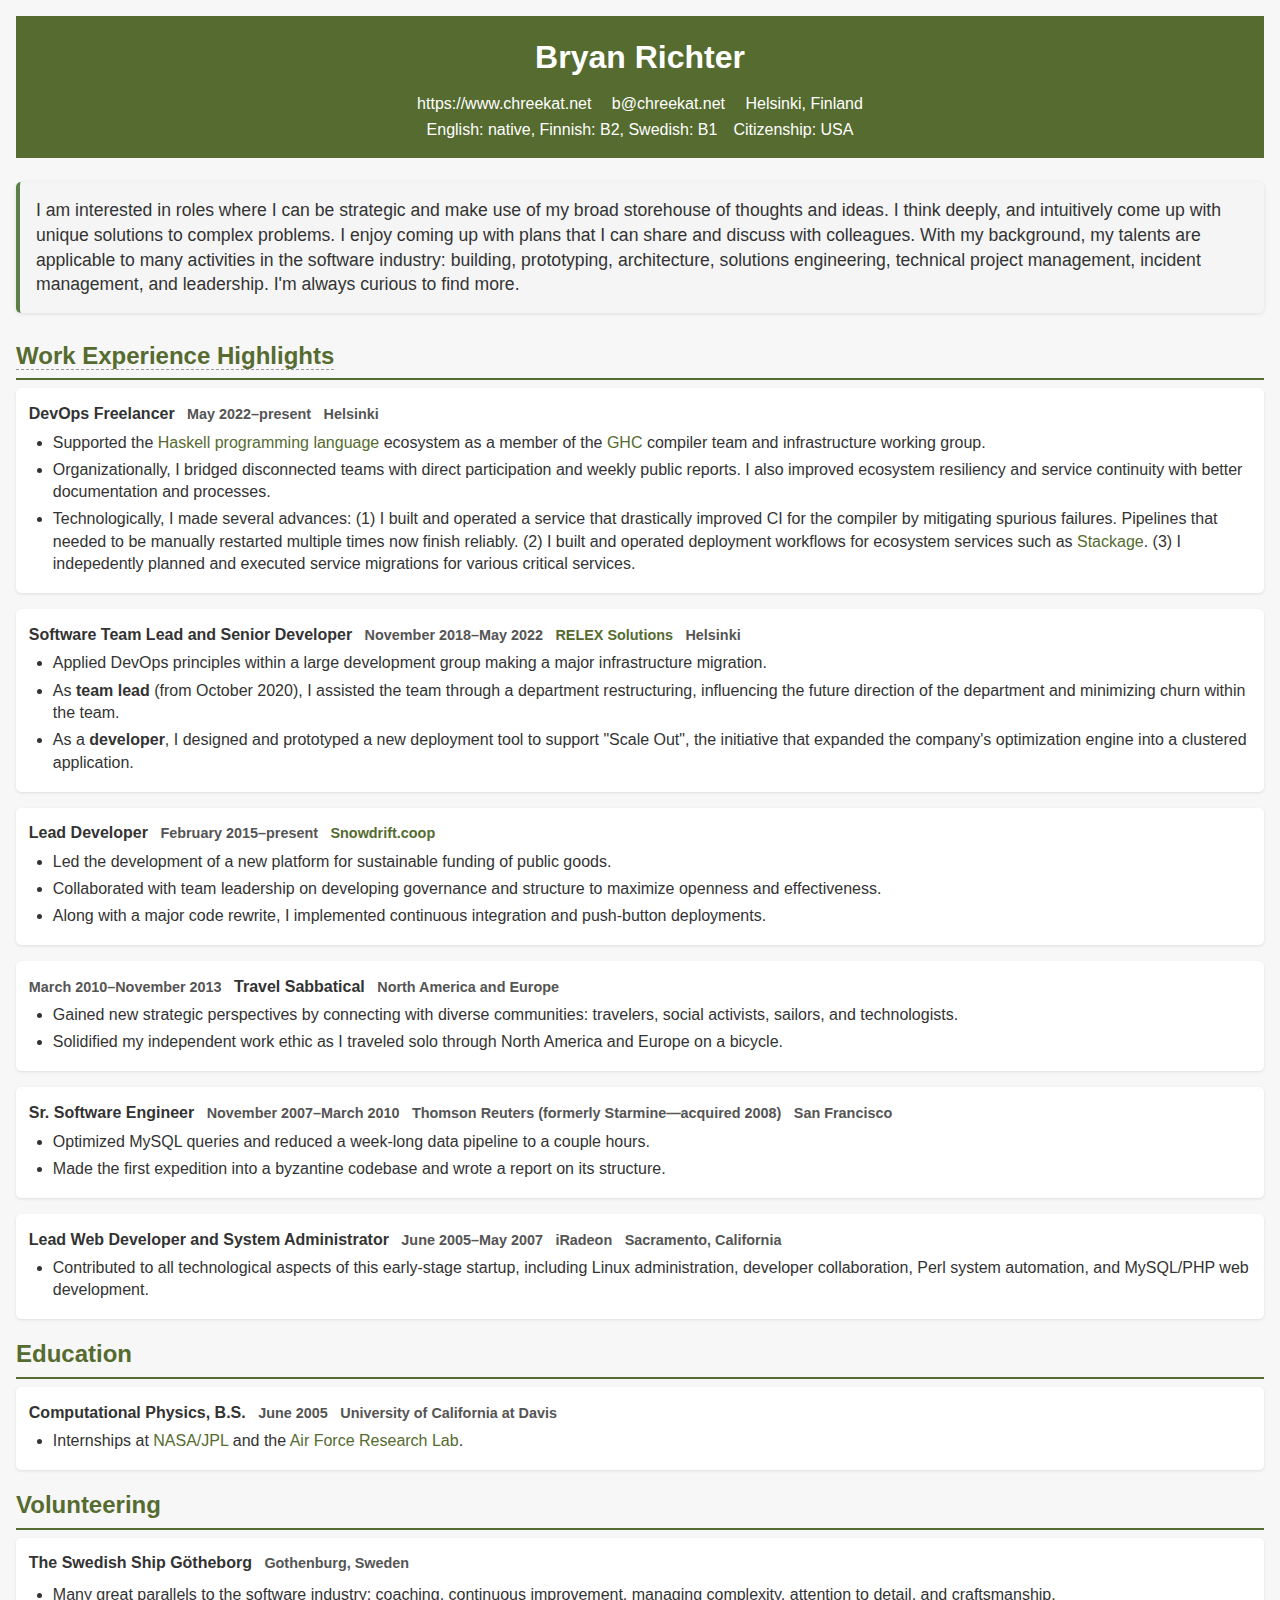
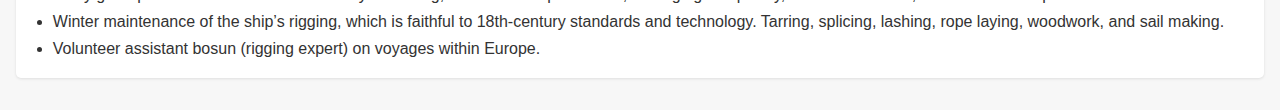
==== commit 7f56b087: "Build build build" ====
--- a/index.html
+++ b/index.html
@@ -30,9 +30,9 @@
   storehouse of thoughts and ideas. I think deeply, and intuitively come up with
   unique solutions to complex problems. I enjoy coming up with plans that I can
   share and discuss with colleagues. With my background, my talents are
-  applicable to many activities in the software industry: prototyping, architecture,
-  solutions engineering, technical project management, incident management, and
-  leadership. I'm always curious to find more.
+  applicable to many activities in the software industry: building, prototyping,
+  architecture, solutions engineering, technical project management, incident
+  management, and leadership. I'm always curious to find more.
 </section>
 
 <section class="workExperience">
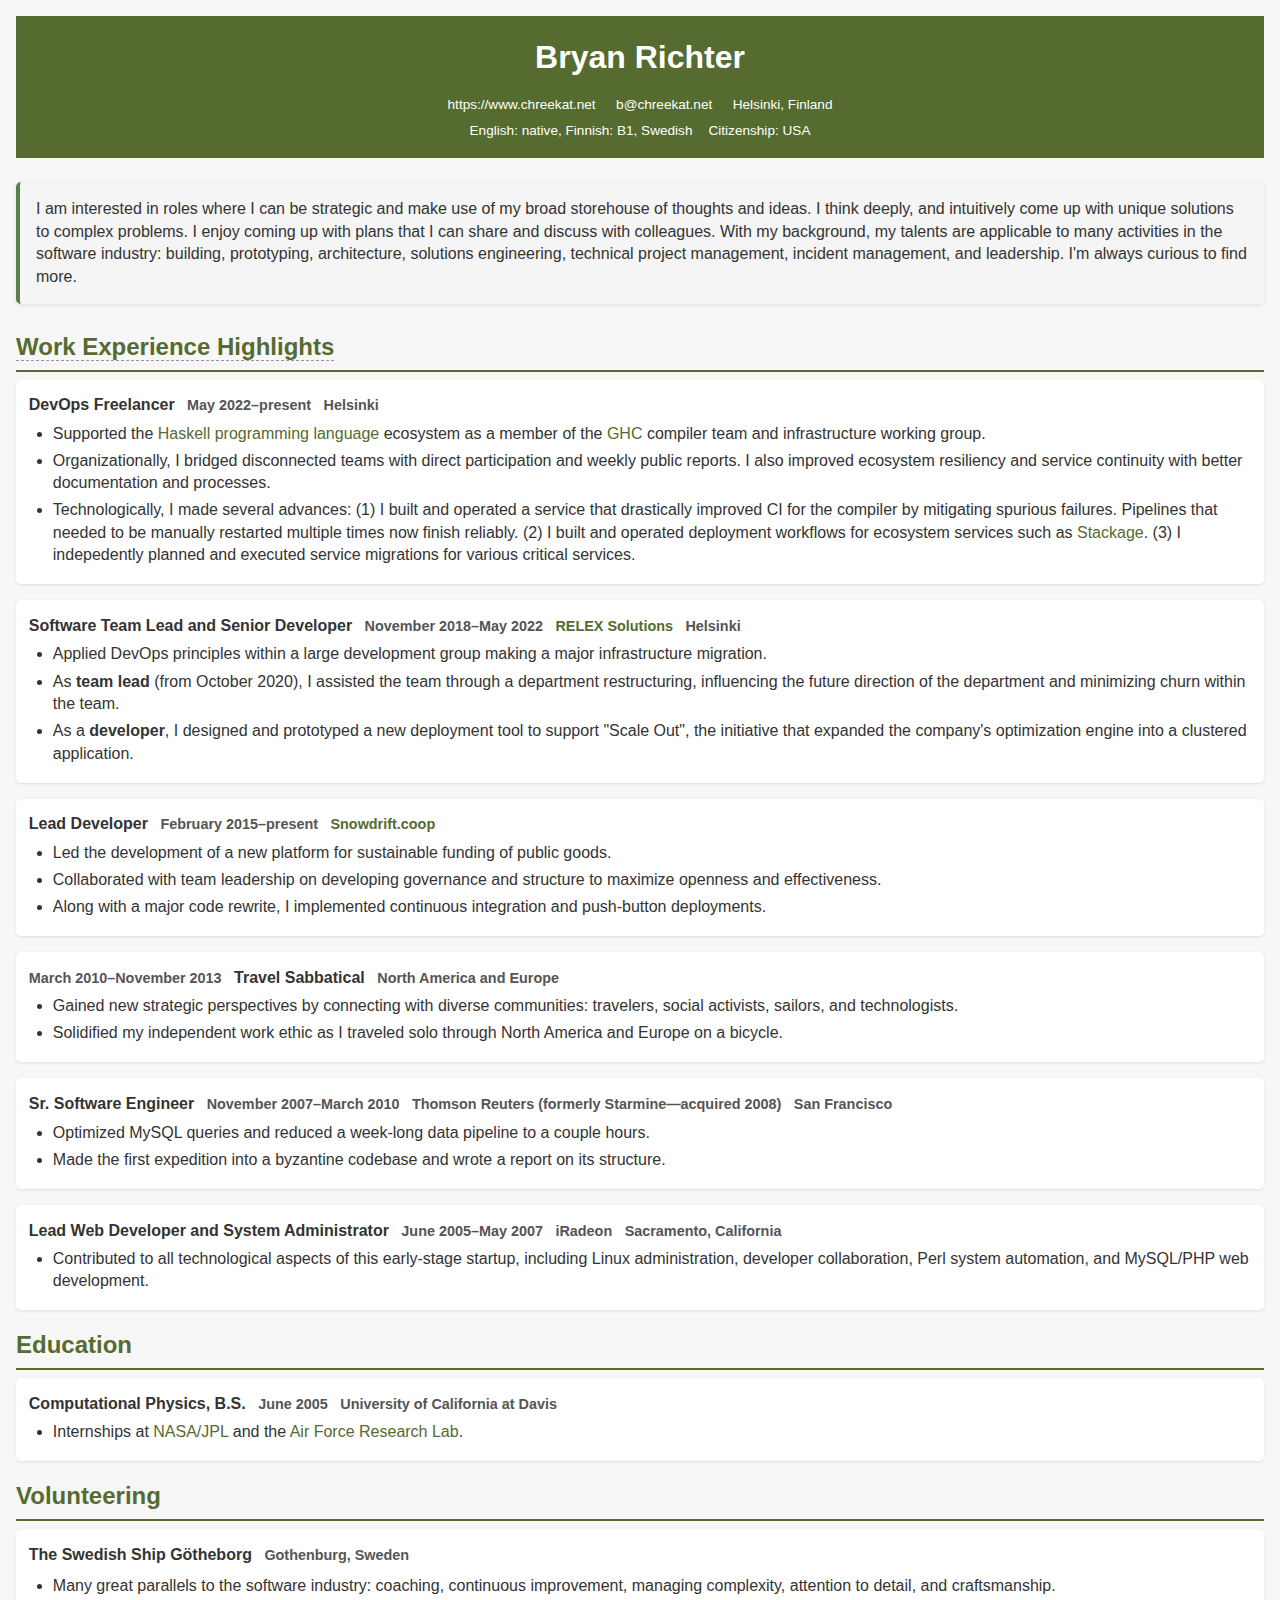
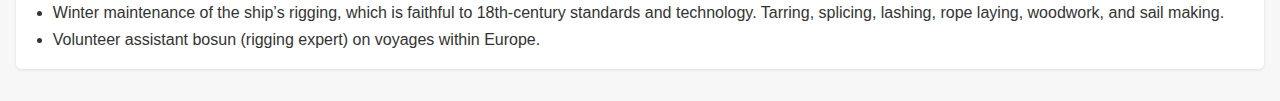
==== commit f1bde85c: "Use official language result" ====
--- a/index.html
+++ b/index.html
@@ -21,7 +21,7 @@
     <li>Helsinki, Finland
   </ul>
   <ul class="contact-list">
-    <li>English: native, Finnish: B2, Swedish: B1
+    <li>English: native, Finnish: B1, Swedish
     <li>Citizenship: USA
   </ul>
 </header>
--- a/resume.css
+++ b/resume.css
@@ -190,7 +190,7 @@
 header .contact-list li {
   display: inline-block; /* Aligns items horizontally */
   margin: 0 0.5rem; /* Adds spacing between items */
-  font-size: 1rem;
+  font-size: 0.85rem;
 }
 
 header .contact-list a {
@@ -291,7 +291,6 @@
 
 /* Executive Summary Styling */
 .execSummary {
-  font-size: 1.1rem; /* Slightly larger than body text for emphasis */
   line-height: 1.4; /* Comfortable spacing for readability */
   color: #333; /* Dark grey for a polished look */
   background-color: #f5f5f5; /* Subtle contrast with the page background */
@@ -316,7 +315,7 @@
   /* FIXME: This should be specified relative to the default (currently 12pt) */
   font-size: 10pt;
 }
-@media screen and (min-width: 901px) {
+@media screen {
   .workexp-updated {
     display: none;
   }
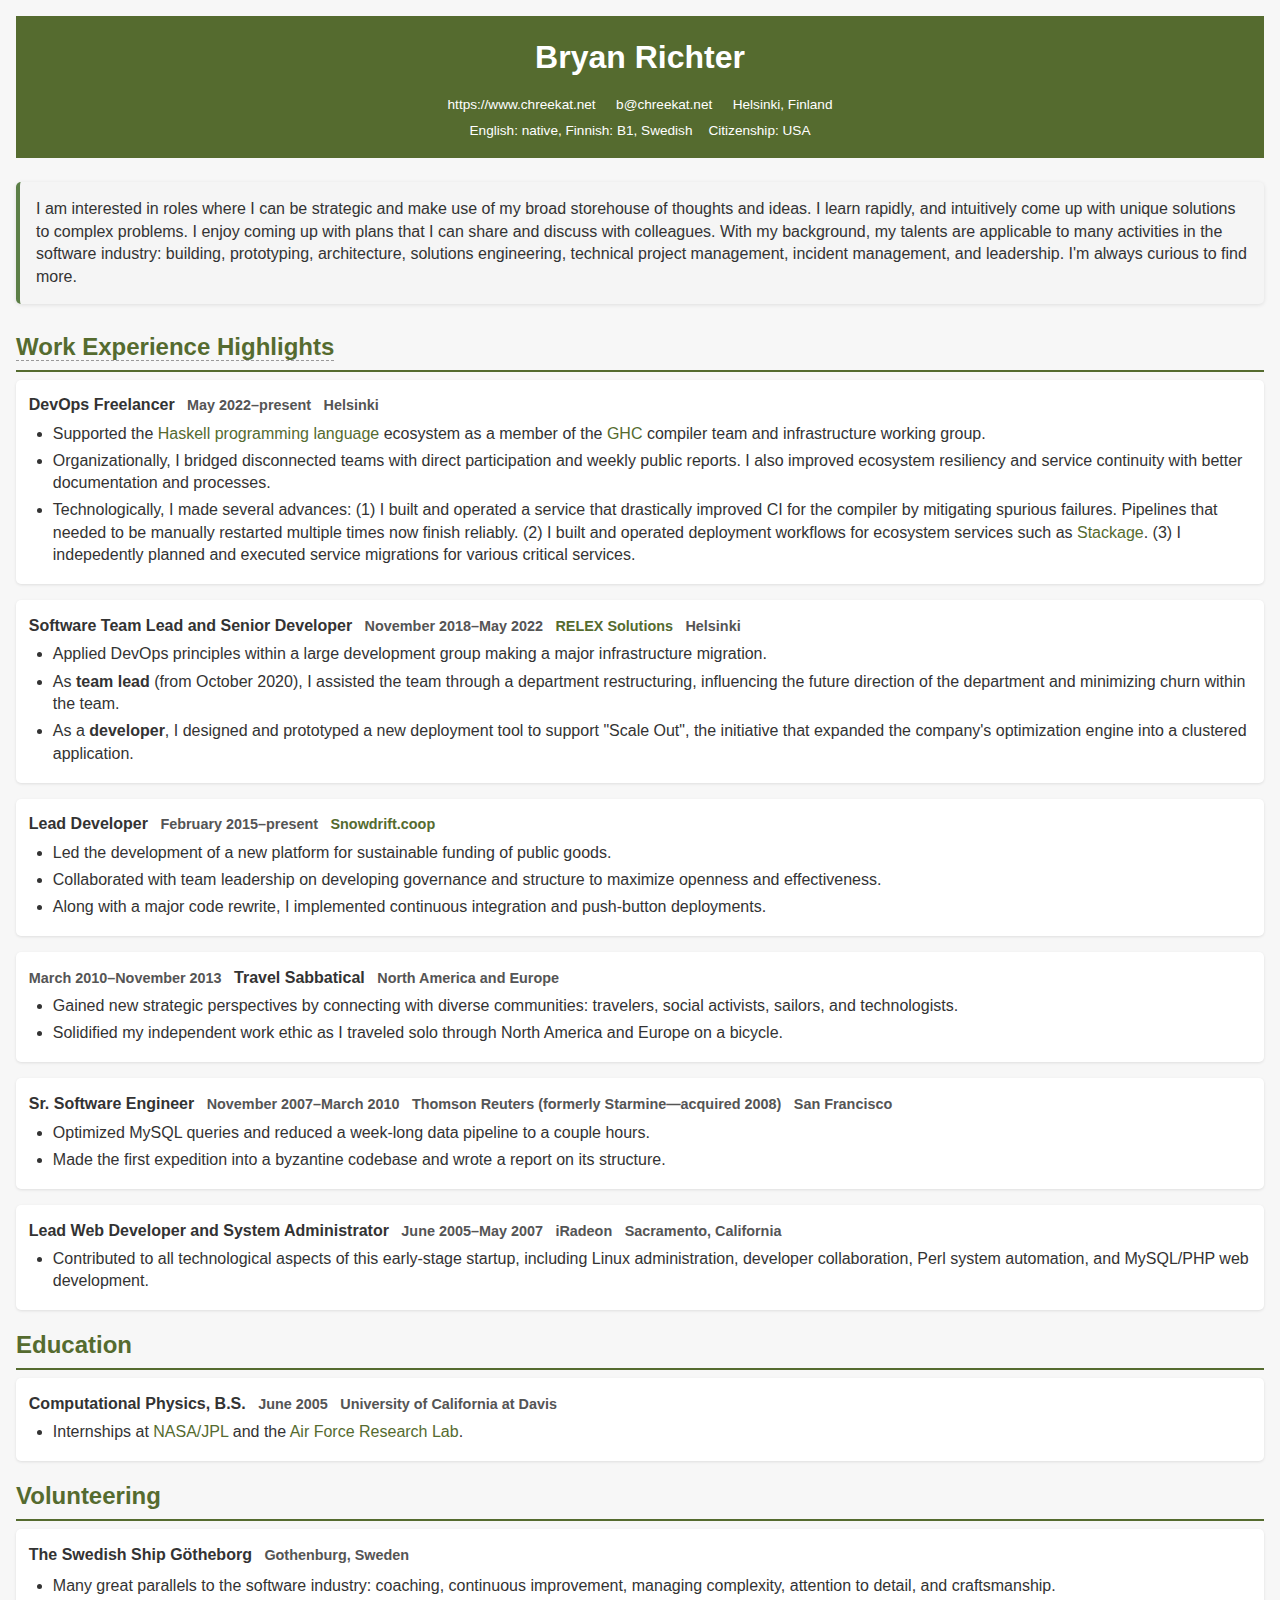
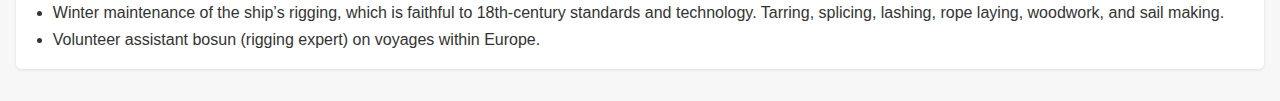
==== commit da9b4344: "learn rapidly, not think deeply" ====
--- a/index.html
+++ b/index.html
@@ -27,7 +27,7 @@
 </header>
 <section class="execSummary">
   I am interested in roles where I can be strategic and make use of my broad
-  storehouse of thoughts and ideas. I think deeply, and intuitively come up with
+  storehouse of thoughts and ideas. I learn rapidly, and intuitively come up with
   unique solutions to complex problems. I enjoy coming up with plans that I can
   share and discuss with colleagues. With my background, my talents are
   applicable to many activities in the software industry: building, prototyping,
